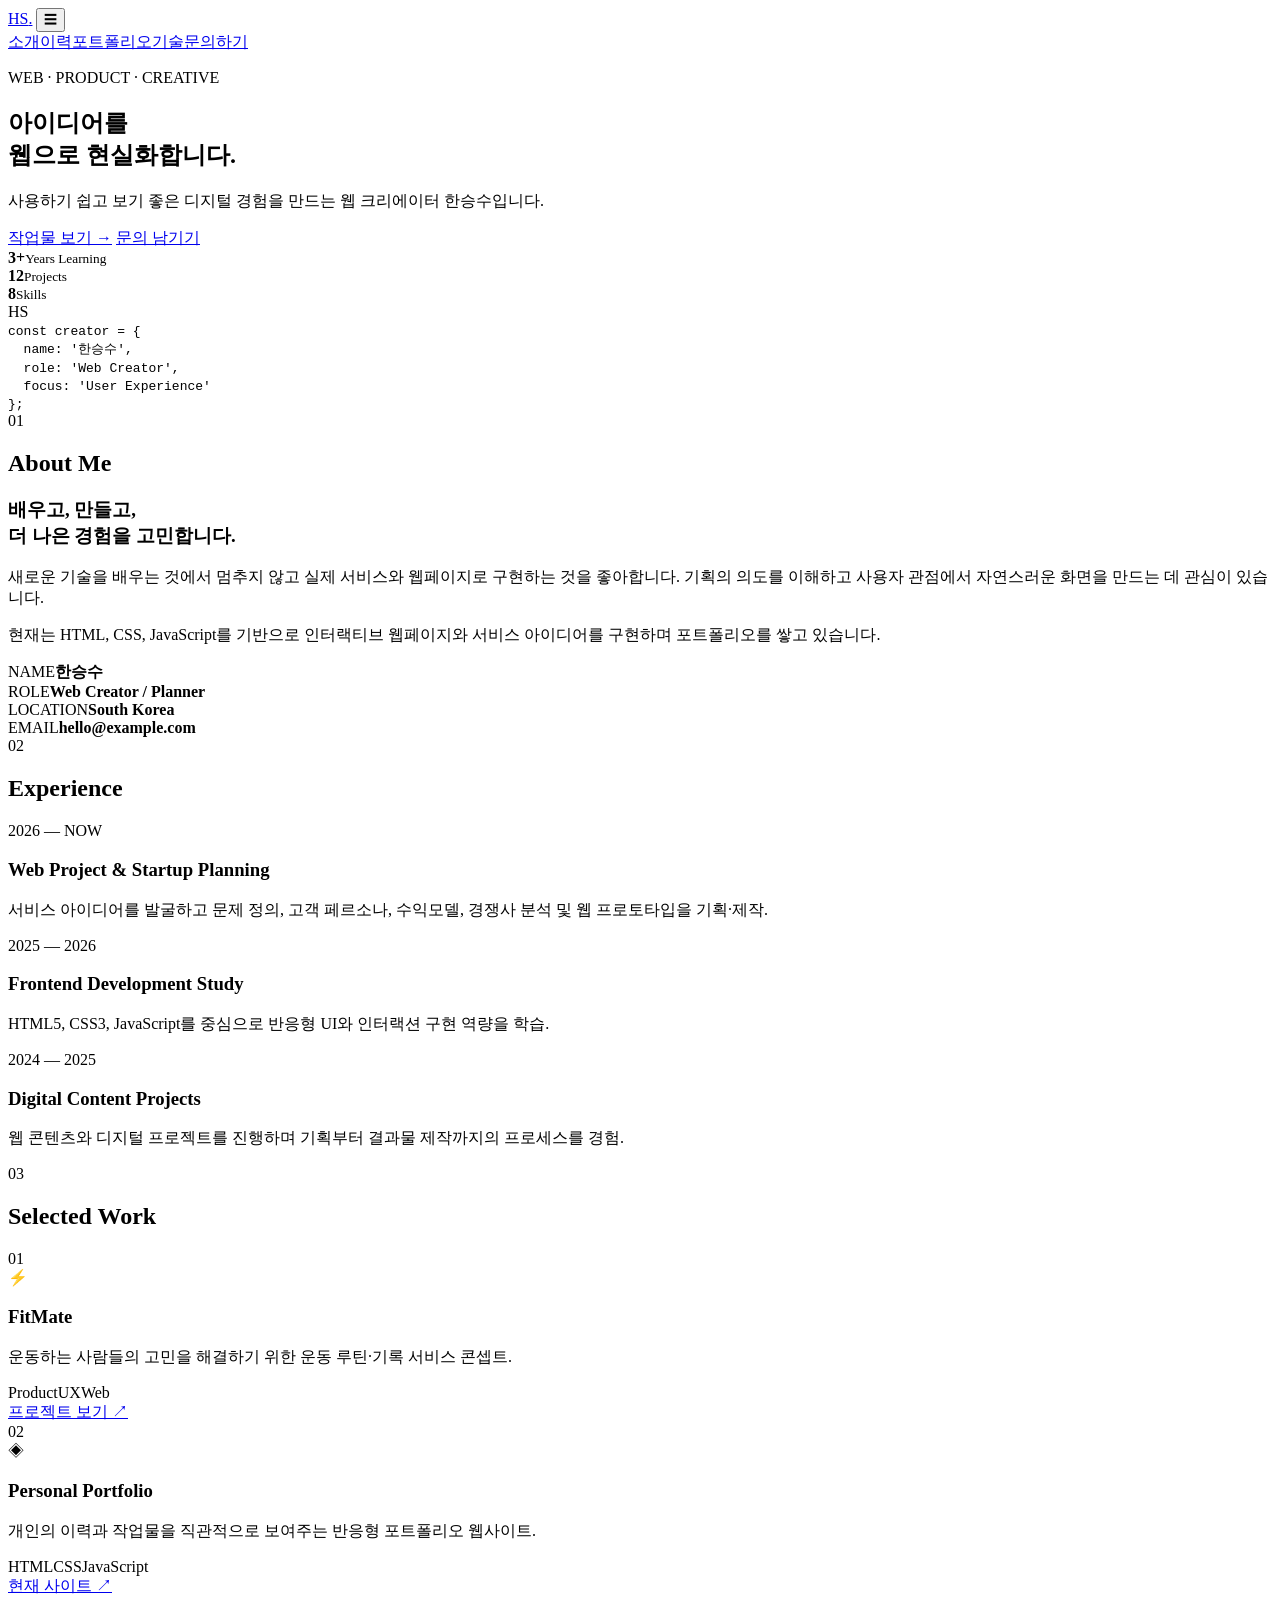
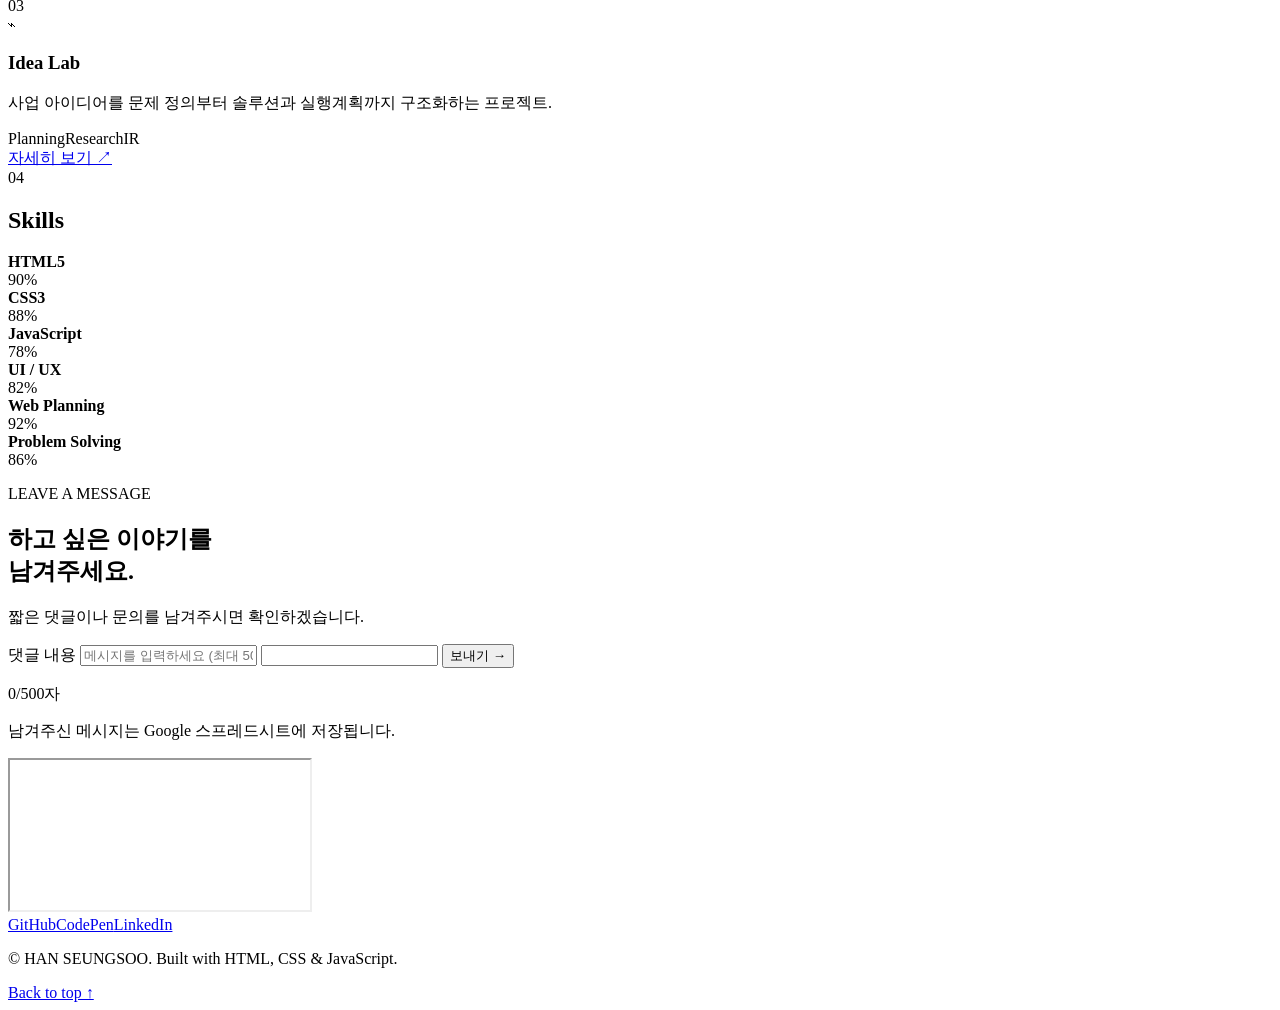
==== index.html @ 58db910f "Connect portfolio contact form to Apps Script" ====
<!DOCTYPE html>
<html lang="ko">
<head>
<meta charset="UTF-8">
<meta name="viewport" content="width=device-width, initial-scale=1.0">
<meta name="description" content="한승수의 개인 프로필 및 포트폴리오">
<title>한승수 | Web Creator Portfolio</title>
<link rel="stylesheet" href="style.css">
</head>
<body>
<header class="header">
  <a class="logo" href="#home">HS<span>.</span></a>
  <button class="menu-toggle" aria-label="메뉴 열기">☰</button>
  <nav class="nav">
    <a href="#about">소개</a><a href="#experience">이력</a><a href="#projects">포트폴리오</a><a href="#skills">기술</a><a href="#contact">문의하기</a>
  </nav>
</header>

<main>
<section id="home" class="hero">
  <div class="hero-copy reveal">
    <p class="eyebrow">WEB · PRODUCT · CREATIVE</p>
    <h1>아이디어를<br><span>웹으로 현실화</span>합니다.</h1>
    <p class="lead">사용하기 쉽고 보기 좋은 디지털 경험을 만드는 웹 크리에이터 한승수입니다.</p>
    <div class="hero-actions">
      <a class="btn primary" href="#projects">작업물 보기 <span>→</span></a>
      <a class="btn ghost" href="#contact">문의 남기기</a>
    </div>
    <div class="quick-stats">
      <div><strong>3+</strong><small>Years Learning</small></div>
      <div><strong>12</strong><small>Projects</small></div>
      <div><strong>8</strong><small>Skills</small></div>
    </div>
  </div>
  <div class="hero-card reveal">
    <div class="profile-orb"><span>HS</span></div>
    <div class="code-window">
      <div class="dots"><i></i><i></i><i></i></div>
      <code><span class="purple">const</span> creator = {<br>
        &nbsp;&nbsp;name: <span class="green">'한승수'</span>,<br>
        &nbsp;&nbsp;role: <span class="green">'Web Creator'</span>,<br>
        &nbsp;&nbsp;focus: <span class="green">'User Experience'</span><br>
      };</code>
    </div>
  </div>
</section>

<section id="about" class="section">
  <div class="section-head reveal"><span>01</span><h2>About Me</h2></div>
  <div class="about-grid">
    <div class="about-text reveal"><h3>배우고, 만들고,<br>더 나은 경험을 고민합니다.</h3>
      <p>새로운 기술을 배우는 것에서 멈추지 않고 실제 서비스와 웹페이지로 구현하는 것을 좋아합니다. 기획의 의도를 이해하고 사용자 관점에서 자연스러운 화면을 만드는 데 관심이 있습니다.</p>
      <p>현재는 HTML, CSS, JavaScript를 기반으로 인터랙티브 웹페이지와 서비스 아이디어를 구현하며 포트폴리오를 쌓고 있습니다.</p>
    </div>
    <div class="info-card reveal">
      <div><span>NAME</span><b>한승수</b></div><div><span>ROLE</span><b>Web Creator / Planner</b></div>
      <div><span>LOCATION</span><b>South Korea</b></div><div><span>EMAIL</span><b>hello@example.com</b></div>
    </div>
  </div>
</section>

<section id="experience" class="section alt">
  <div class="section-head reveal"><span>02</span><h2>Experience</h2></div>
  <div class="timeline">
    <article class="timeline-item reveal"><div class="date">2026 — NOW</div><div><h3>Web Project & Startup Planning</h3><p>서비스 아이디어를 발굴하고 문제 정의, 고객 페르소나, 수익모델, 경쟁사 분석 및 웹 프로토타입을 기획·제작.</p></div></article>
    <article class="timeline-item reveal"><div class="date">2025 — 2026</div><div><h3>Frontend Development Study</h3><p>HTML5, CSS3, JavaScript를 중심으로 반응형 UI와 인터랙션 구현 역량을 학습.</p></div></article>
    <article class="timeline-item reveal"><div class="date">2024 — 2025</div><div><h3>Digital Content Projects</h3><p>웹 콘텐츠와 디지털 프로젝트를 진행하며 기획부터 결과물 제작까지의 프로세스를 경험.</p></div></article>
  </div>
</section>

<section id="projects" class="section">
  <div class="section-head reveal"><span>03</span><h2>Selected Work</h2></div>
  <div class="project-grid">
    <article class="project-card reveal"><div class="project-num">01</div><div class="project-icon">⚡</div><h3>FitMate</h3><p>운동하는 사람들의 고민을 해결하기 위한 운동 루틴·기록 서비스 콘셉트.</p><div class="tags"><span>Product</span><span>UX</span><span>Web</span></div><a href="#contact">프로젝트 보기 ↗</a></article>
    <article class="project-card featured reveal"><div class="project-num">02</div><div class="project-icon">◈</div><h3>Personal Portfolio</h3><p>개인의 이력과 작업물을 직관적으로 보여주는 반응형 포트폴리오 웹사이트.</p><div class="tags"><span>HTML</span><span>CSS</span><span>JavaScript</span></div><a href="#home">현재 사이트 ↗</a></article>
    <article class="project-card reveal"><div class="project-num">03</div><div class="project-icon">⌁</div><h3>Idea Lab</h3><p>사업 아이디어를 문제 정의부터 솔루션과 실행계획까지 구조화하는 프로젝트.</p><div class="tags"><span>Planning</span><span>Research</span><span>IR</span></div><a href="#contact">자세히 보기 ↗</a></article>
  </div>
</section>

<section id="skills" class="section alt">
  <div class="section-head reveal"><span>04</span><h2>Skills</h2></div>
  <div class="skills-grid reveal">
    <div class="skill"><b>HTML5</b><div><i style="width:90%"></i></div><span>90%</span></div>
    <div class="skill"><b>CSS3</b><div><i style="width:88%"></i></div><span>88%</span></div>
    <div class="skill"><b>JavaScript</b><div><i style="width:78%"></i></div><span>78%</span></div>
    <div class="skill"><b>UI / UX</b><div><i style="width:82%"></i></div><span>82%</span></div>
    <div class="skill"><b>Web Planning</b><div><i style="width:92%"></i></div><span>92%</span></div>
    <div class="skill"><b>Problem Solving</b><div><i style="width:86%"></i></div><span>86%</span></div>
  </div>
</section>

<section id="contact" class="contact section">
  <div class="contact-inner reveal">
    <p class="eyebrow">LEAVE A MESSAGE</p>
    <h2>하고 싶은 이야기를<br><span>남겨주세요.</span></h2>
    <p>짧은 댓글이나 문의를 남겨주시면 확인하겠습니다.</p>
    <form id="comment-form" class="comment-form" action="https://script.google.com/macros/s/AKfycbznfNXZSXNal_AM_hLYeoSrCIwGdum6QNQddaZEwBpfF0cGAb5pFT0SFY6s4JBNnU026w/exec" method="POST" target="comment-response-frame">
      <label class="sr-only" for="comment-message">댓글 내용</label>
      <input id="comment-message" name="message" type="text" maxlength="500" placeholder="메시지를 입력하세요 (최대 500자)" required>
      <input class="honeypot" type="text" name="website" tabindex="-1" autocomplete="off" aria-hidden="true">
      <button id="comment-submit" class="btn primary" type="submit">보내기 <span>→</span></button>
    </form>
    <p class="comment-meta"><span id="comment-count">0</span>/500자</p>
    <p id="comment-status" class="comment-status" role="status" aria-live="polite">남겨주신 메시지는 Google 스프레드시트에 저장됩니다.</p>
    <iframe name="comment-response-frame" id="comment-response-frame" title="문의 전송 응답" class="response-frame"></iframe>
    <div class="socials"><a href="https://github.com/hanss0414-cyber" target="_blank" rel="noopener noreferrer">GitHub</a><a href="https://codepen.io/" target="_blank" rel="noopener noreferrer">CodePen</a><a href="https://www.linkedin.com/" target="_blank" rel="noopener noreferrer">LinkedIn</a></div>
  </div>
</section>
</main>
<footer><p>© <span id="year"></span> HAN SEUNGSOO. Built with HTML, CSS & JavaScript.</p><a href="#home">Back to top ↑</a></footer>
<script src="script.js"></script>
</body>
</html>
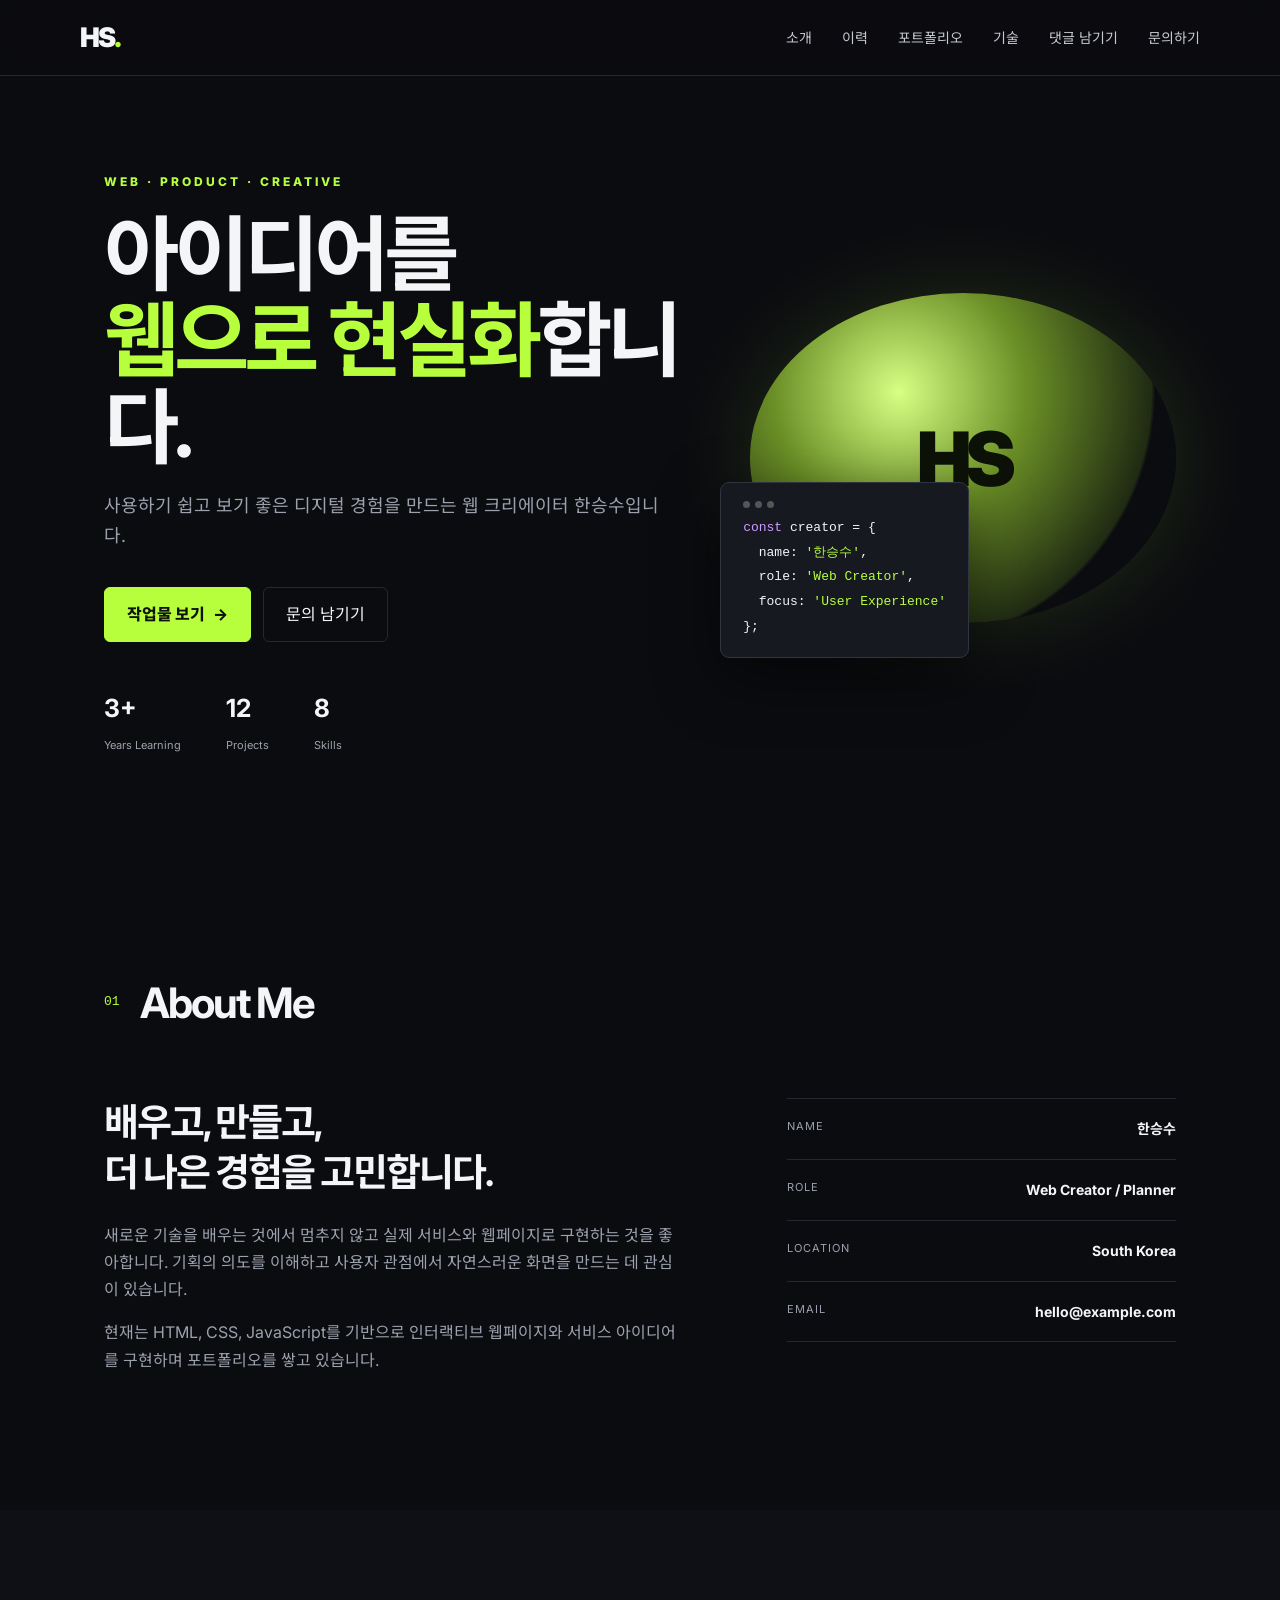
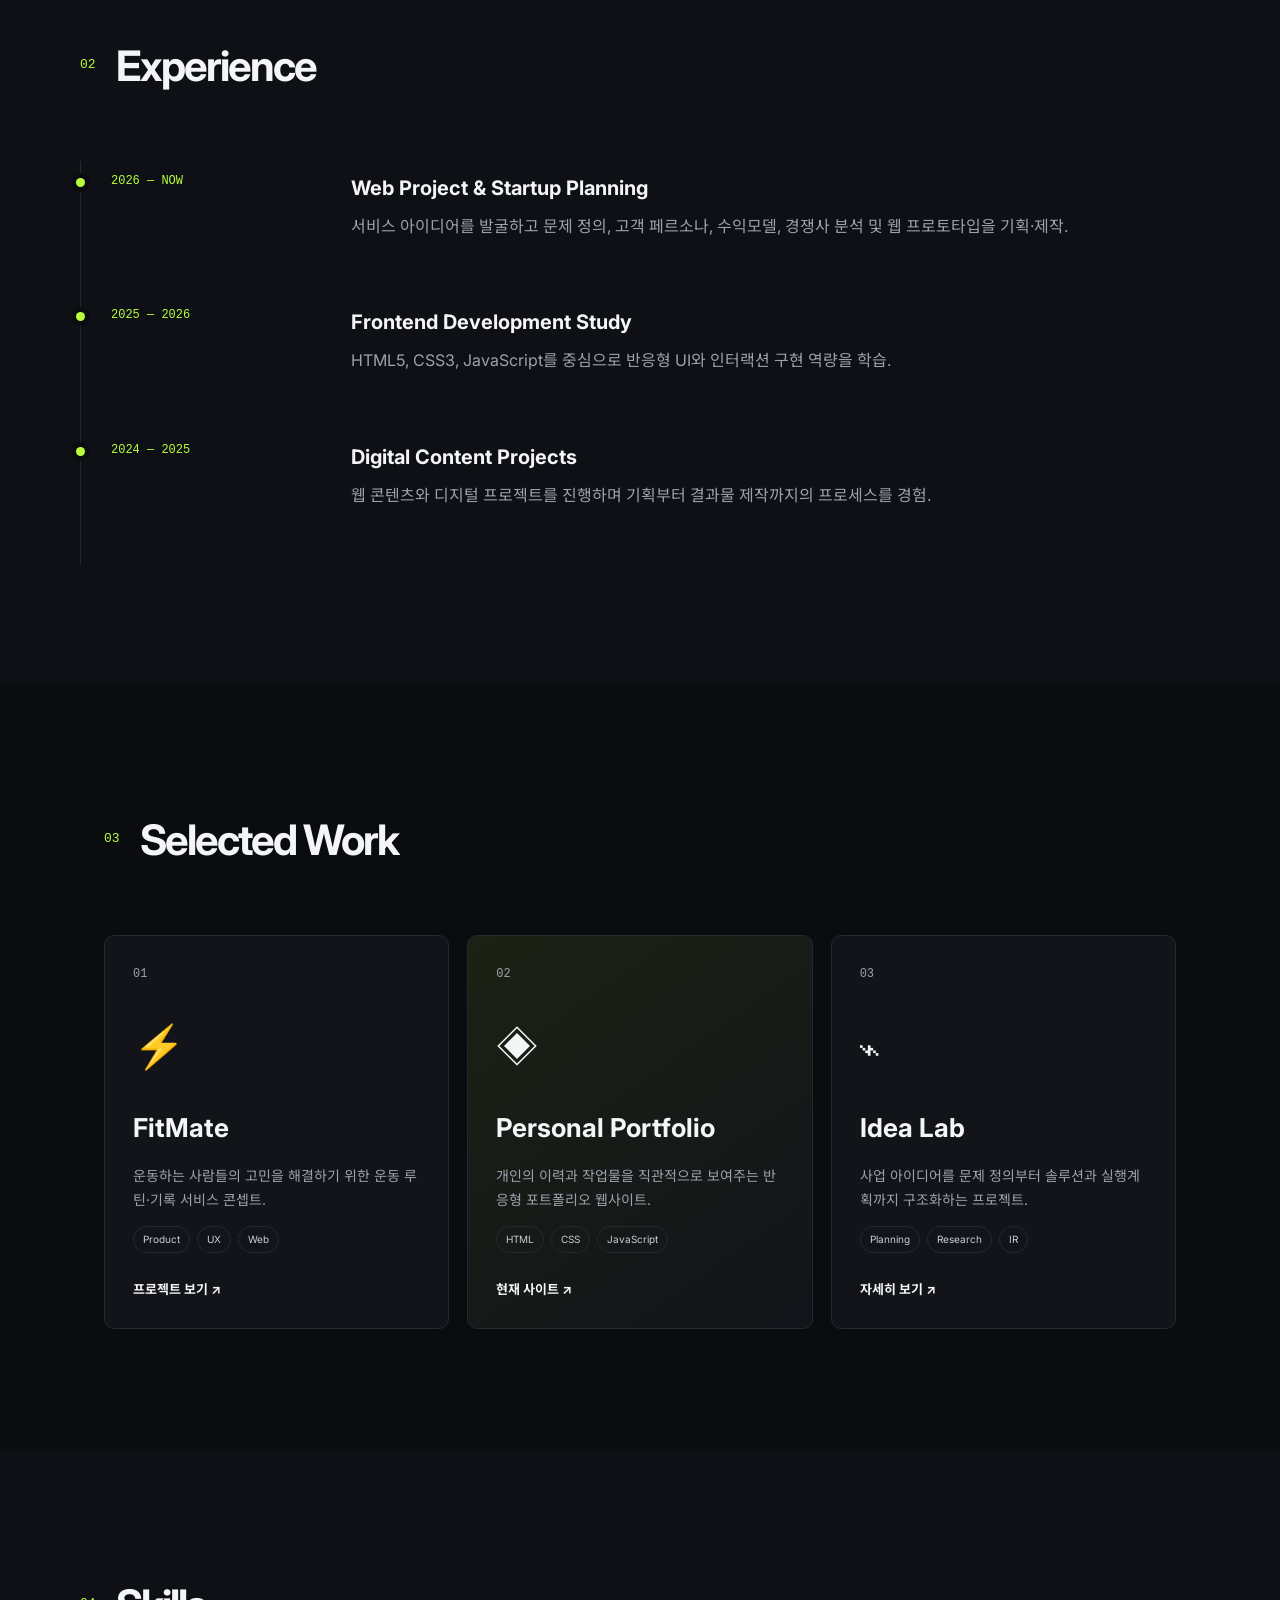
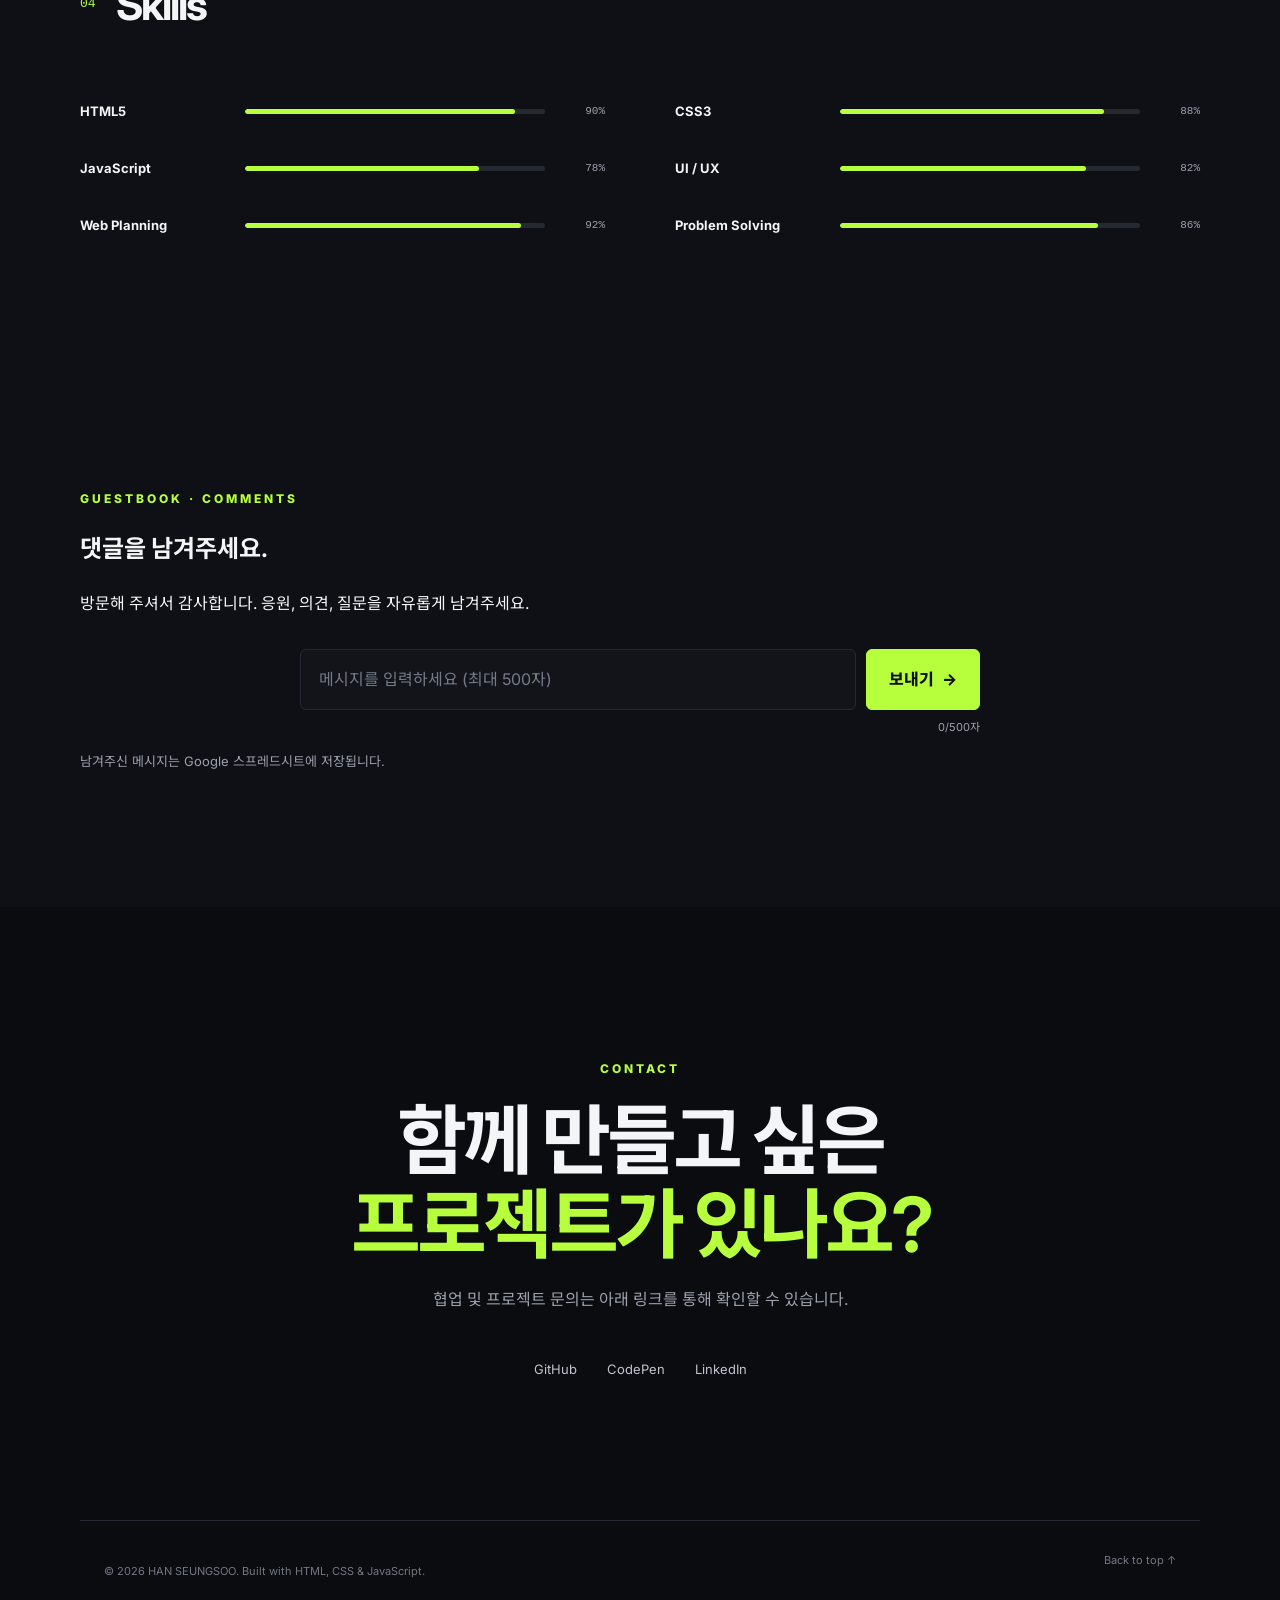
==== commit cdd9b13d: "Add a dedicated visible comments section" ====
--- a/index.html
+++ b/index.html
@@ -12,7 +12,7 @@
   <a class="logo" href="#home">HS<span>.</span></a>
   <button class="menu-toggle" aria-label="메뉴 열기">☰</button>
   <nav class="nav">
-    <a href="#about">소개</a><a href="#experience">이력</a><a href="#projects">포트폴리오</a><a href="#skills">기술</a><a href="#contact">문의하기</a>
+    <a href="#about">소개</a><a href="#experience">이력</a><a href="#projects">포트폴리오</a><a href="#skills">기술</a><a href="#comments">댓글 남기기</a><a href="#contact">문의하기</a>
   </nav>
 </header>
 
@@ -89,11 +89,11 @@
   </div>
 </section>
 
-<section id="contact" class="contact section">
-  <div class="contact-inner reveal">
-    <p class="eyebrow">LEAVE A MESSAGE</p>
-    <h2>하고 싶은 이야기를<br><span>남겨주세요.</span></h2>
-    <p>짧은 댓글이나 문의를 남겨주시면 확인하겠습니다.</p>
+<section id="comments" class="comments-section section alt">
+  <div class="comments-inner reveal">
+    <p class="eyebrow">GUESTBOOK · COMMENTS</p>
+    <h2>댓글을 <span>남겨주세요.</span></h2>
+    <p class="comments-description">방문해 주셔서 감사합니다. 응원, 의견, 질문을 자유롭게 남겨주세요.</p>
     <form id="comment-form" class="comment-form" action="https://script.google.com/macros/s/AKfycbznfNXZSXNal_AM_hLYeoSrCIwGdum6QNQddaZEwBpfF0cGAb5pFT0SFY6s4JBNnU026w/exec" method="POST" target="comment-response-frame">
       <label class="sr-only" for="comment-message">댓글 내용</label>
       <input id="comment-message" name="message" type="text" maxlength="500" placeholder="메시지를 입력하세요 (최대 500자)" required>
@@ -103,6 +103,14 @@
     <p class="comment-meta"><span id="comment-count">0</span>/500자</p>
     <p id="comment-status" class="comment-status" role="status" aria-live="polite">남겨주신 메시지는 Google 스프레드시트에 저장됩니다.</p>
     <iframe name="comment-response-frame" id="comment-response-frame" title="문의 전송 응답" class="response-frame"></iframe>
+  </div>
+</section>
+
+<section id="contact" class="contact section">
+  <div class="contact-inner reveal">
+    <p class="eyebrow">CONTACT</p>
+    <h2>함께 만들고 싶은<br><span>프로젝트가 있나요?</span></h2>
+    <p>협업 및 프로젝트 문의는 아래 링크를 통해 확인할 수 있습니다.</p>
     <div class="socials"><a href="https://github.com/hanss0414-cyber" target="_blank" rel="noopener noreferrer">GitHub</a><a href="https://codepen.io/" target="_blank" rel="noopener noreferrer">CodePen</a><a href="https://www.linkedin.com/" target="_blank" rel="noopener noreferrer">LinkedIn</a></div>
   </div>
 </section>
--- a/style.css
+++ b/style.css
@@ -0,0 +1,5 @@
+@import url("https://fonts.googleapis.com/css2?family=Inter:wght@400;500;600;700;800&family=Noto+Sans+KR:wght@400;500;700;900&display=swap");
+:root{--bg:#0b0c10;--surface:#12141a;--text:#f4f5f7;--muted:#9ba1ad;--line:#242833;--accent:#b7ff3c;--max:1120px}
+*{box-sizing:border-box}html{scroll-behavior:smooth}body{margin:0;background:var(--bg);color:var(--text);font-family:Inter,"Noto Sans KR",sans-serif;line-height:1.7}a{color:inherit;text-decoration:none}.header{height:76px;padding:0 max(24px,calc((100% - var(--max))/2));display:flex;align-items:center;justify-content:space-between;border-bottom:1px solid var(--line);position:fixed;top:0;left:0;right:0;background:rgba(11,12,16,.82);backdrop-filter:blur(14px);z-index:10}.logo{font-size:27px;font-weight:900;letter-spacing:-2px}.logo span{color:var(--accent)}.nav{display:flex;gap:30px}.nav a{font-size:14px;color:#c5c9d1;transition:.25s}.nav a:hover{color:var(--accent)}.menu-toggle{display:none;background:none;color:white;border:0;font-size:25px}.hero{min-height:820px;max-width:var(--max);margin:auto;padding:160px 24px 90px;display:grid;grid-template-columns:1.15fr .85fr;align-items:center;gap:70px}.eyebrow{font-size:12px;font-weight:800;letter-spacing:3px;color:var(--accent)}h1{font-size:clamp(48px,7vw,82px);line-height:1.05;letter-spacing:-5px;margin:20px 0}.hero h1 span,.contact h2 span{color:var(--accent)}.lead{color:var(--muted);font-size:18px;max-width:600px}.hero-actions{display:flex;gap:12px;margin:35px 0}.btn{display:inline-flex;align-items:center;justify-content:center;gap:8px;padding:13px 22px;border:1px solid var(--line);border-radius:6px;font-weight:700;transition:.25s;cursor:pointer;font:inherit}.btn.primary{background:var(--accent);color:#10120c;border-color:var(--accent);font-weight:800}.btn:hover{transform:translateY(-3px)}.btn.ghost:hover{border-color:var(--accent)}.quick-stats{display:flex;gap:45px;margin-top:45px}.quick-stats strong{font-size:25px;display:block}.quick-stats small{font-size:11px;color:var(--muted)}.hero-card{position:relative}.profile-orb{height:330px;border-radius:50%;background:radial-gradient(circle at 35% 30%,#d7ff83,#6b8f26 35%,#202b13 70%,#0b0c10 71%);display:grid;place-items:center;box-shadow:0 0 90px rgba(183,255,60,.13)}.profile-orb span{font-size:75px;font-weight:900;letter-spacing:-7px;color:#0d1208}.code-window{position:absolute;bottom:-35px;left:-30px;background:#161920;border:1px solid #30343f;border-radius:9px;padding:18px 22px;box-shadow:0 20px 60px #0008;font-family:monospace;font-size:13px;line-height:1.9}.dots{display:flex;gap:5px;margin-bottom:8px}.dots i{width:7px;height:7px;border-radius:50%;background:#555}.purple{color:#cf9cff}.green{color:#b7ff3c}.section{max-width:var(--max);margin:auto;padding:120px 24px}.alt{max-width:none;background:#0e1015}.alt>*{max-width:var(--max);margin-left:auto;margin-right:auto}.section-head{display:flex;align-items:center;gap:20px;margin-bottom:60px}.section-head span{color:var(--accent);font-family:monospace}.section-head h2{font-size:42px;letter-spacing:-2px;margin:0}.about-grid{display:grid;grid-template-columns:1.2fr .8fr;gap:100px}.about-text h3{font-size:38px;line-height:1.3;margin:0 0 25px;letter-spacing:-2px}.about-text p{color:var(--muted);max-width:650px}.info-card{border-top:1px solid var(--line)}.info-card div{display:flex;justify-content:space-between;padding:18px 0;border-bottom:1px solid var(--line);gap:20px}.info-card span{font-size:11px;color:var(--muted);letter-spacing:1px}.info-card b{font-size:14px;text-align:right}.timeline{border-left:1px solid var(--line)}.timeline-item{display:grid;grid-template-columns:190px 1fr;gap:50px;padding:10px 0 55px 30px;position:relative}.timeline-item:before{content:"";width:9px;height:9px;background:var(--accent);border-radius:50%;position:absolute;left:-5px;top:17px;box-shadow:0 0 0 5px var(--bg)}.date{color:var(--accent);font-family:monospace;font-size:12px}.timeline-item h3{margin:0 0 8px;font-size:20px}.timeline-item p{margin:0;color:var(--muted)}.project-grid{display:grid;grid-template-columns:repeat(3,1fr);gap:18px}.project-card{min-height:390px;padding:28px;background:var(--surface);border:1px solid var(--line);border-radius:10px;display:flex;flex-direction:column;transition:.3s}.project-card:hover{transform:translateY(-8px);border-color:#59622e}.project-card.featured{background:linear-gradient(145deg,#1c2114,#12141a)}.project-num{font-family:monospace;color:var(--muted);font-size:12px}.project-icon{font-size:42px;margin:25px 0}.project-card h3{font-size:26px;margin:0}.project-card p{color:var(--muted);font-size:14px}.tags{display:flex;gap:7px;flex-wrap:wrap;margin-top:auto;margin-bottom:25px}.tags span{font-size:10px;border:1px solid var(--line);padding:4px 9px;border-radius:30px;color:#c9cdd5}.project-card>a{font-size:13px;font-weight:700}.skills-grid{display:grid;grid-template-columns:1fr 1fr;gap:35px 70px}.skill{display:grid;grid-template-columns:150px 1fr 45px;align-items:center;gap:15px;font-size:13px}.skill>div{height:5px;background:#252932;border-radius:5px;overflow:hidden}.skill i{height:100%;display:block;background:var(--accent);border-radius:5px}.skill span{font-family:monospace;color:var(--muted);font-size:11px;text-align:right}.contact{padding-top:140px;padding-bottom:140px;text-align:center}.contact-inner{max-width:760px;margin:auto}.contact h2{font-size:clamp(45px,7vw,76px);line-height:1.1;letter-spacing:-4px;margin:20px 0}.contact-inner>p:not(.eyebrow){color:var(--muted)}.comment-form{display:flex;gap:10px;margin:32px auto 0;max-width:680px}.comment-form input:not(.honeypot){min-width:0;flex:1;padding:16px 18px;border:1px solid var(--line);border-radius:6px;background:var(--surface);color:var(--text);font:inherit;outline:none}.comment-form input:focus{border-color:var(--accent)}.comment-form input::placeholder{color:#747b88}.comment-form button{white-space:nowrap}.comment-meta{max-width:680px;margin:8px auto 0;text-align:right;font-size:11px;color:var(--muted)}.comment-status{min-height:24px;font-size:13px;color:var(--muted)}.comment-status.success{color:var(--accent)}.comment-status.error{color:#ff8b8b}.honeypot{position:absolute!important;left:-10000px!important;width:1px!important;height:1px!important;opacity:0!important}.response-frame{display:none;width:0;height:0;border:0}.sr-only{position:absolute;width:1px;height:1px;padding:0;margin:-1px;overflow:hidden;clip:rect(0,0,0,0);white-space:nowrap;border:0}.socials{display:flex;justify-content:center;gap:30px;margin-top:45px;color:#bfc4ce;font-size:13px}.socials a:hover{color:var(--accent)}footer{border-top:1px solid var(--line);padding:30px 24px;display:flex;justify-content:space-between;max-width:var(--max);margin:auto;color:#727782;font-size:11px}footer a:hover{color:var(--accent)}.reveal{opacity:0;transform:translateY(25px);transition:.7s ease}.reveal.show{opacity:1;transform:none}
+@media(max-width:800px){.nav{position:absolute;top:76px;left:0;right:0;display:none;flex-direction:column;background:#0b0c10;padding:20px 24px;border-bottom:1px solid var(--line)}.nav.open{display:flex}.menu-toggle{display:block}.hero{grid-template-columns:1fr;min-height:auto;padding-top:130px}.hero-card{max-width:480px;width:100%;margin:auto}.profile-orb{height:280px}.code-window{left:0}.about-grid{grid-template-columns:1fr;gap:45px}.project-grid{grid-template-columns:1fr}.skills-grid{grid-template-columns:1fr}.timeline-item{grid-template-columns:1fr;gap:7px}.section{padding:90px 24px}footer{flex-direction:column;gap:10px}.section-head h2{font-size:34px}h1{letter-spacing:-3px}}
+@media(max-width:520px){.comment-form{flex-direction:column}.comment-form button{width:100%}.quick-stats{gap:24px}.contact h2{letter-spacing:-2px}}
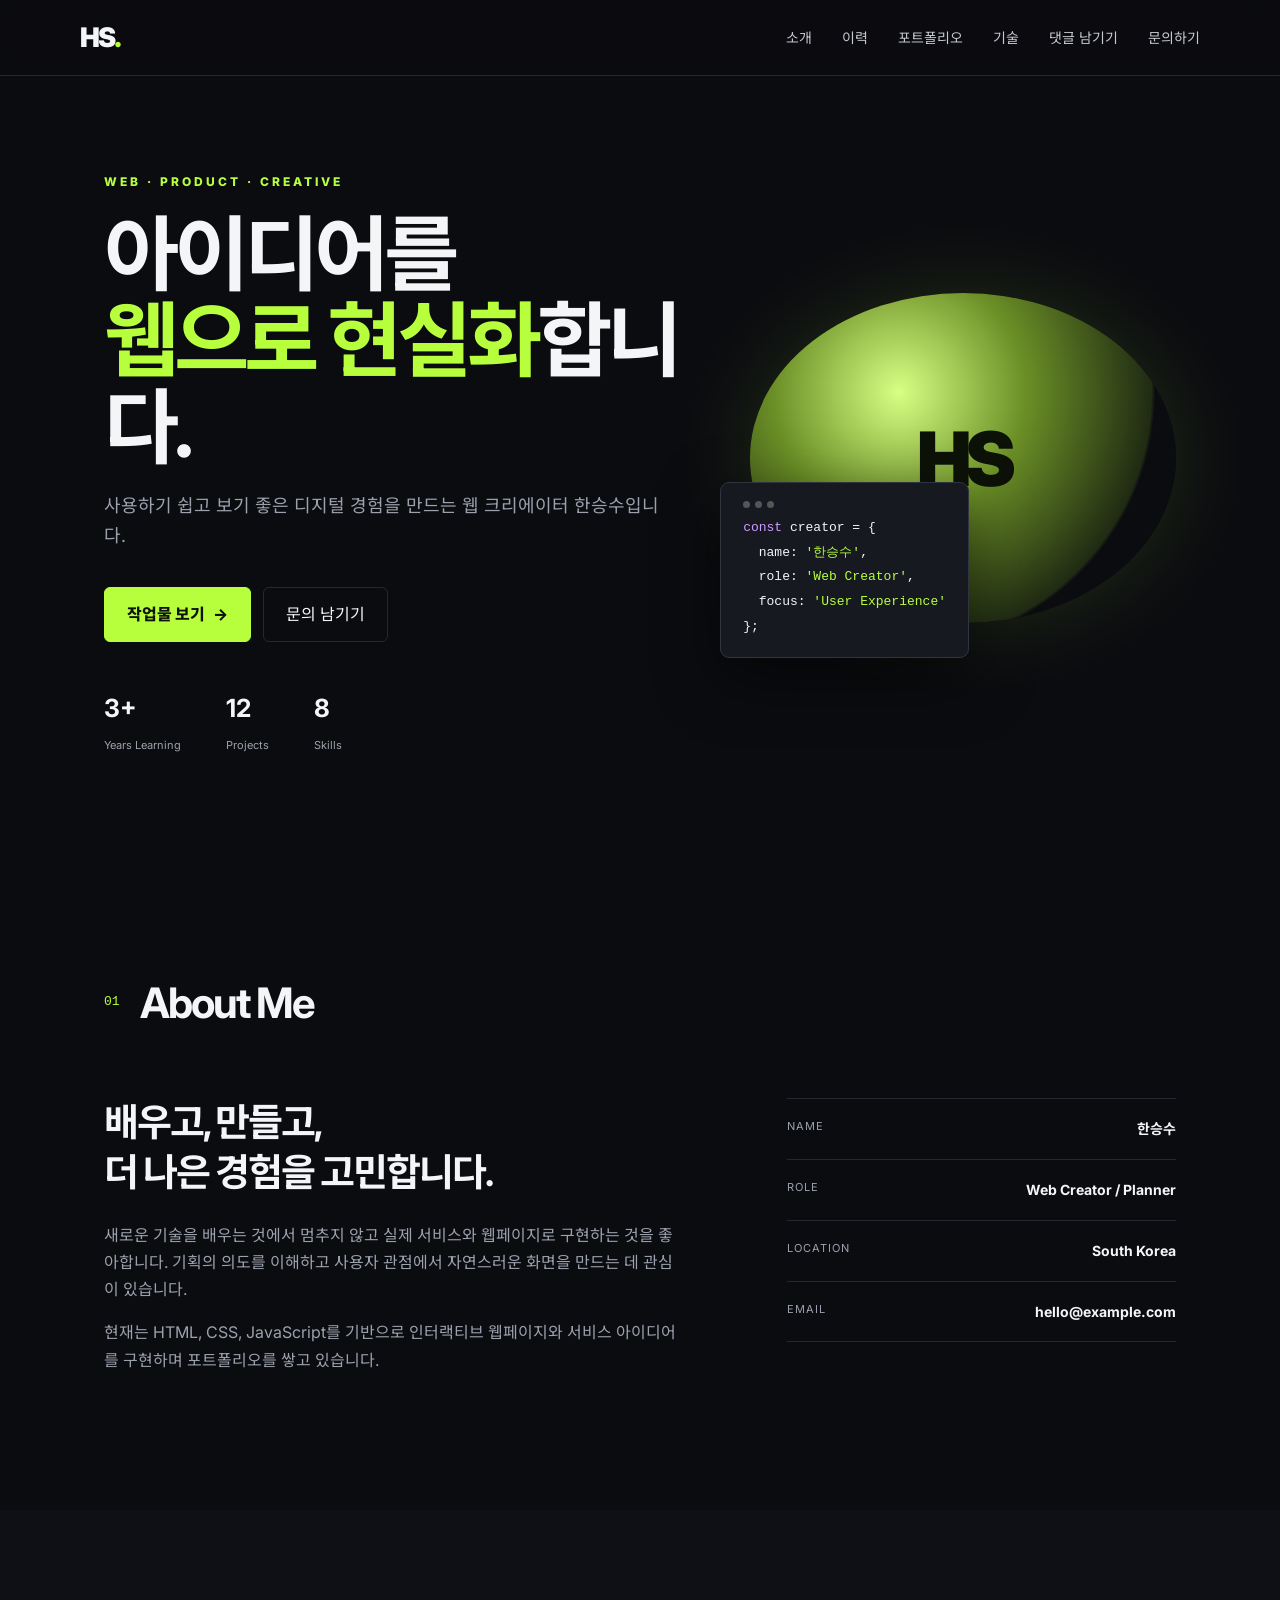
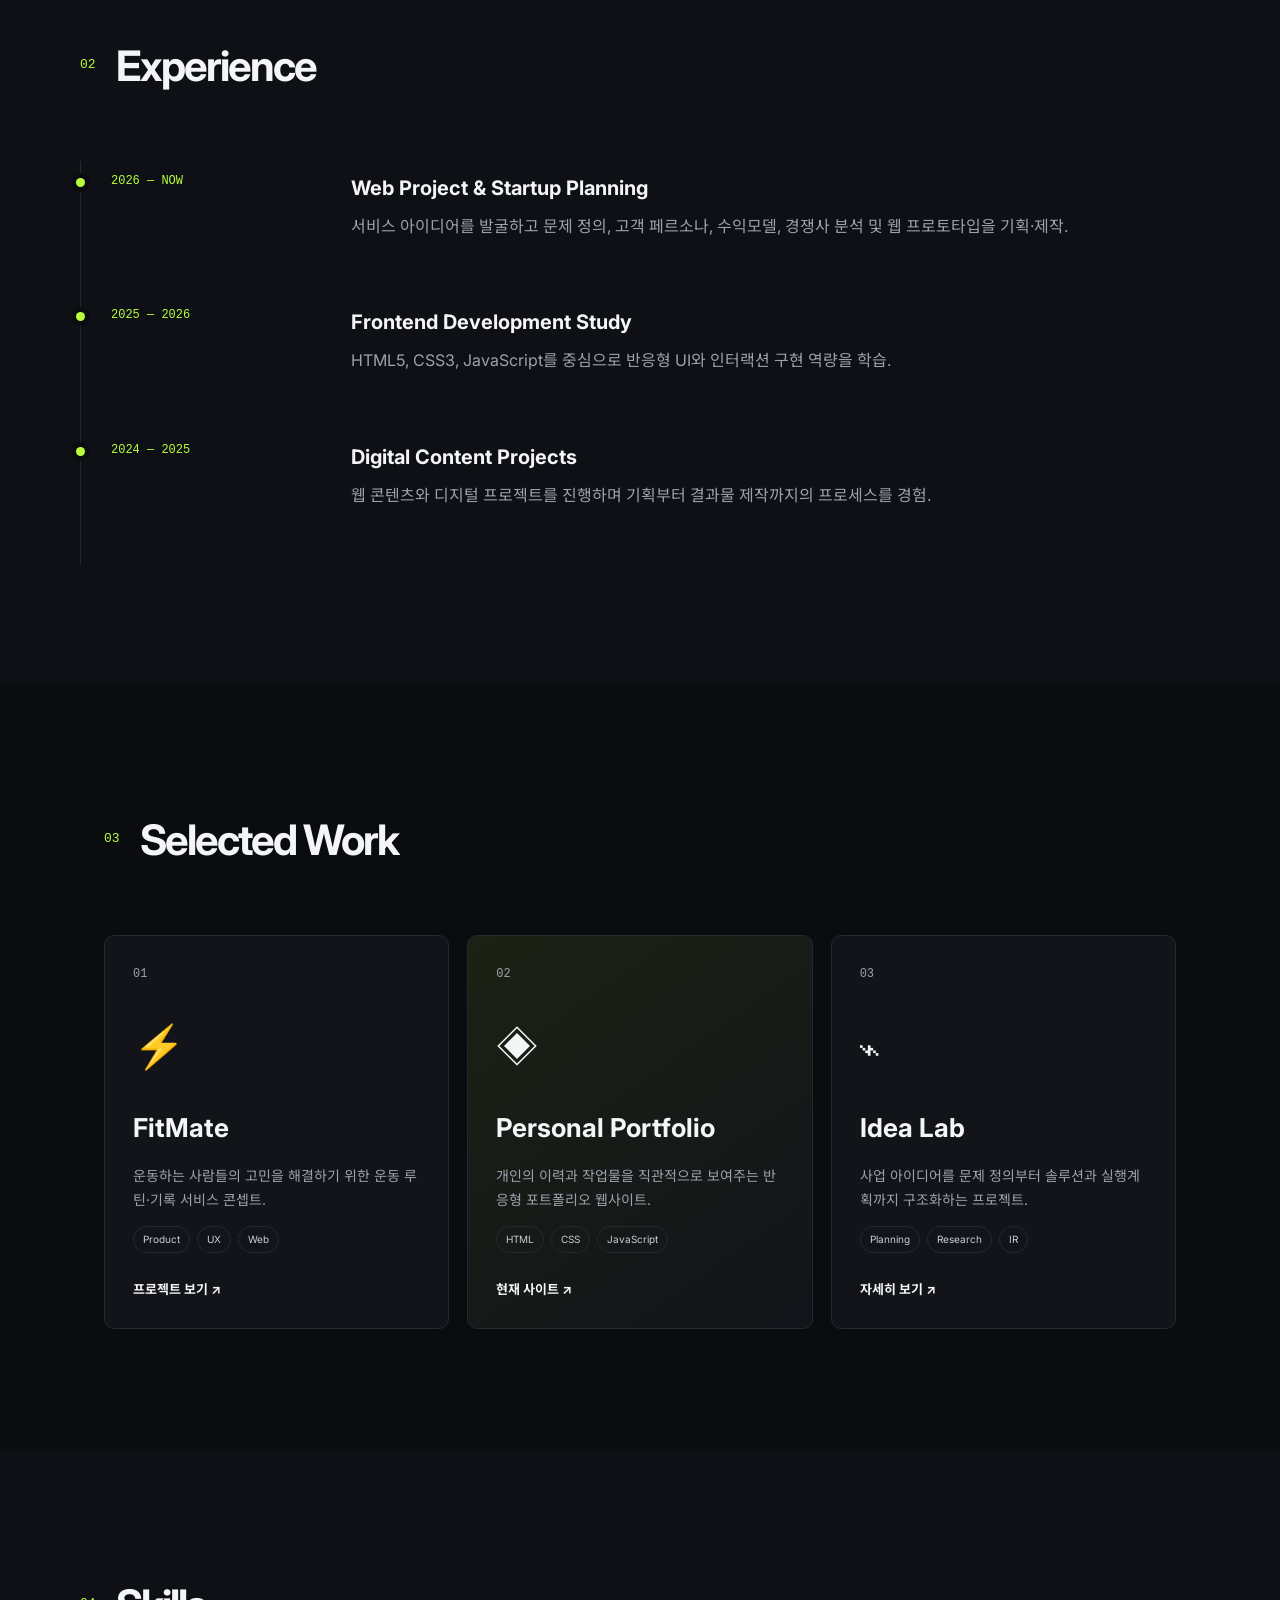
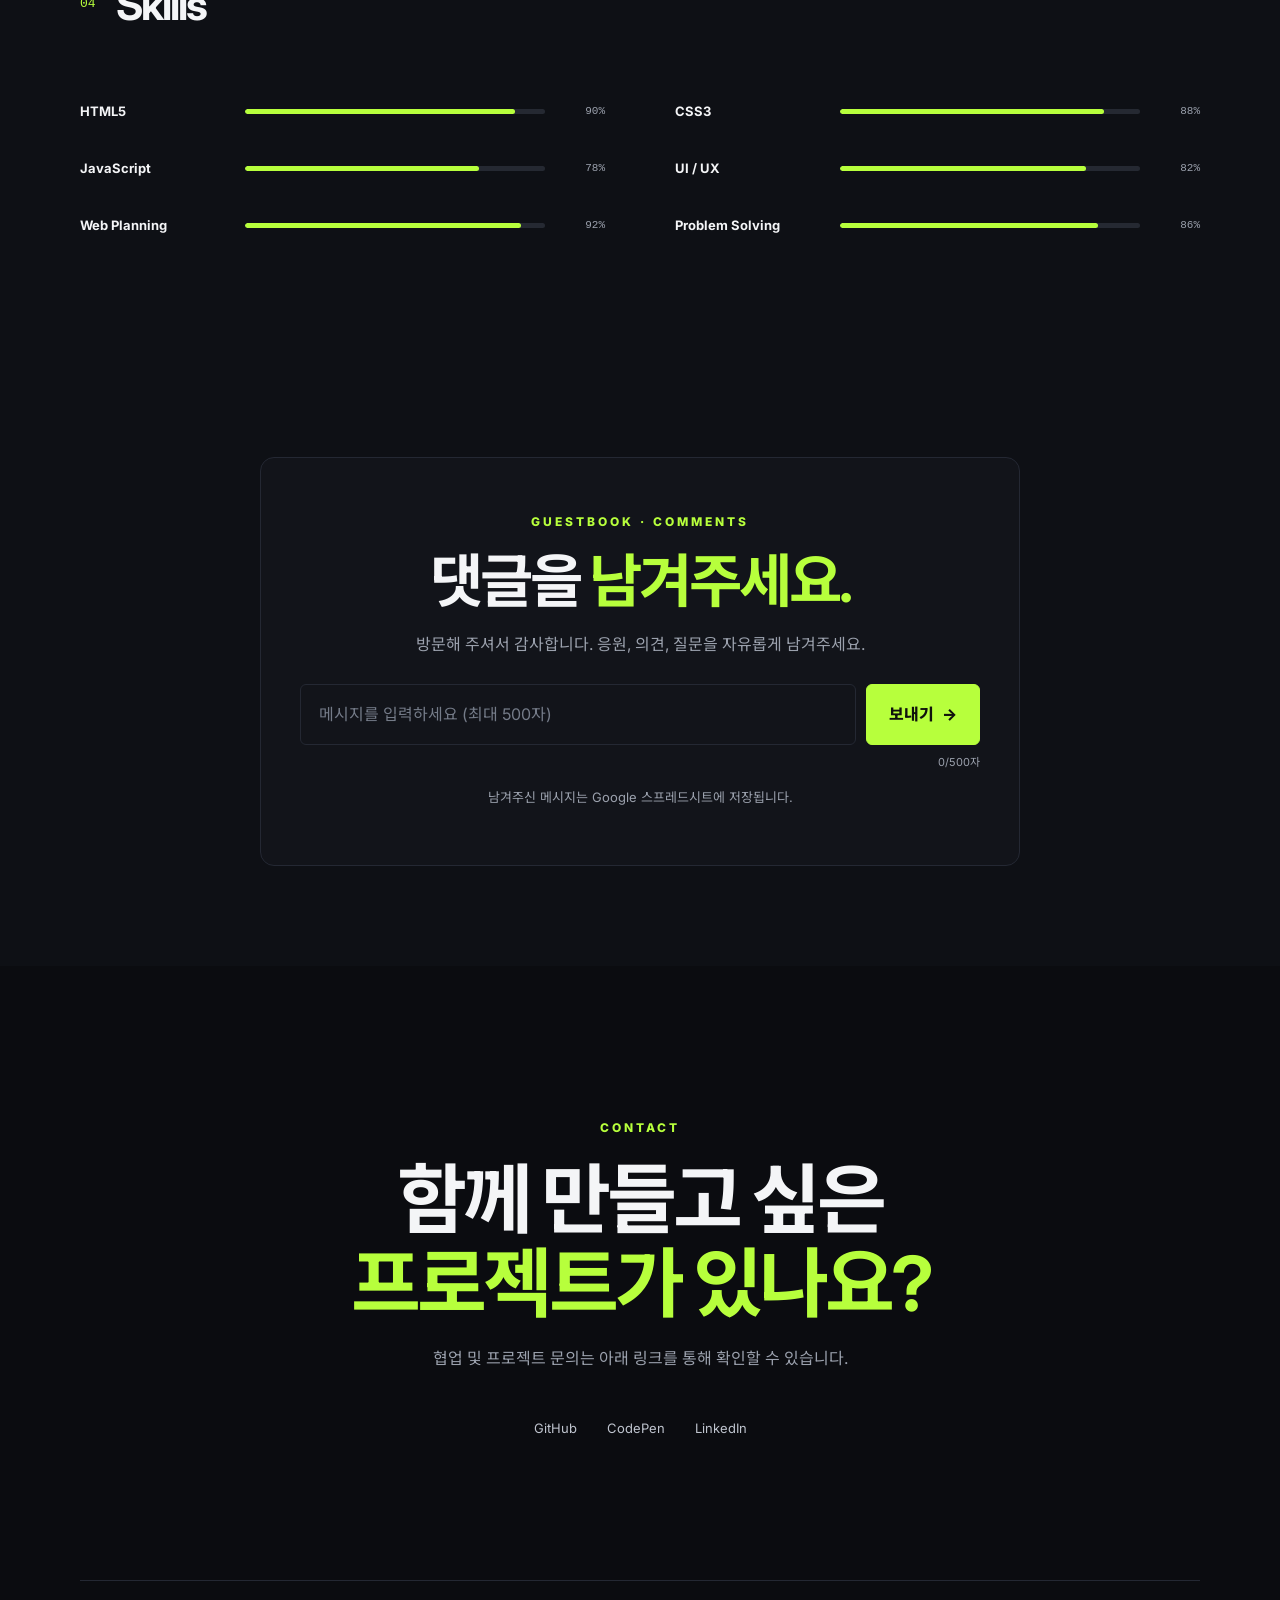
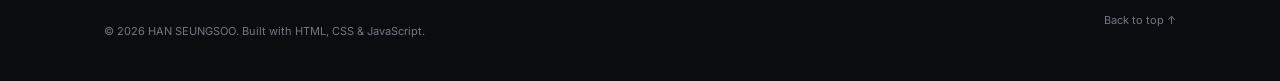
==== commit 63382c92: "Link navigation to dedicated comments page" ====
--- a/index.html
+++ b/index.html
@@ -12,7 +12,7 @@
   <a class="logo" href="#home">HS<span>.</span></a>
   <button class="menu-toggle" aria-label="메뉴 열기">☰</button>
   <nav class="nav">
-    <a href="#about">소개</a><a href="#experience">이력</a><a href="#projects">포트폴리오</a><a href="#skills">기술</a><a href="#comments">댓글 남기기</a><a href="#contact">문의하기</a>
+    <a href="#about">소개</a><a href="#experience">이력</a><a href="#projects">포트폴리오</a><a href="#skills">기술</a><a href="comments.html">댓글 남기기</a><a href="#contact">문의하기</a>
   </nav>
 </header>
 
--- a/style.css
+++ b/style.css
@@ -3,3 +3,13 @@
 *{box-sizing:border-box}html{scroll-behavior:smooth}body{margin:0;background:var(--bg);color:var(--text);font-family:Inter,"Noto Sans KR",sans-serif;line-height:1.7}a{color:inherit;text-decoration:none}.header{height:76px;padding:0 max(24px,calc((100% - var(--max))/2));display:flex;align-items:center;justify-content:space-between;border-bottom:1px solid var(--line);position:fixed;top:0;left:0;right:0;background:rgba(11,12,16,.82);backdrop-filter:blur(14px);z-index:10}.logo{font-size:27px;font-weight:900;letter-spacing:-2px}.logo span{color:var(--accent)}.nav{display:flex;gap:30px}.nav a{font-size:14px;color:#c5c9d1;transition:.25s}.nav a:hover{color:var(--accent)}.menu-toggle{display:none;background:none;color:white;border:0;font-size:25px}.hero{min-height:820px;max-width:var(--max);margin:auto;padding:160px 24px 90px;display:grid;grid-template-columns:1.15fr .85fr;align-items:center;gap:70px}.eyebrow{font-size:12px;font-weight:800;letter-spacing:3px;color:var(--accent)}h1{font-size:clamp(48px,7vw,82px);line-height:1.05;letter-spacing:-5px;margin:20px 0}.hero h1 span,.contact h2 span{color:var(--accent)}.lead{color:var(--muted);font-size:18px;max-width:600px}.hero-actions{display:flex;gap:12px;margin:35px 0}.btn{display:inline-flex;align-items:center;justify-content:center;gap:8px;padding:13px 22px;border:1px solid var(--line);border-radius:6px;font-weight:700;transition:.25s;cursor:pointer;font:inherit}.btn.primary{background:var(--accent);color:#10120c;border-color:var(--accent);font-weight:800}.btn:hover{transform:translateY(-3px)}.btn.ghost:hover{border-color:var(--accent)}.quick-stats{display:flex;gap:45px;margin-top:45px}.quick-stats strong{font-size:25px;display:block}.quick-stats small{font-size:11px;color:var(--muted)}.hero-card{position:relative}.profile-orb{height:330px;border-radius:50%;background:radial-gradient(circle at 35% 30%,#d7ff83,#6b8f26 35%,#202b13 70%,#0b0c10 71%);display:grid;place-items:center;box-shadow:0 0 90px rgba(183,255,60,.13)}.profile-orb span{font-size:75px;font-weight:900;letter-spacing:-7px;color:#0d1208}.code-window{position:absolute;bottom:-35px;left:-30px;background:#161920;border:1px solid #30343f;border-radius:9px;padding:18px 22px;box-shadow:0 20px 60px #0008;font-family:monospace;font-size:13px;line-height:1.9}.dots{display:flex;gap:5px;margin-bottom:8px}.dots i{width:7px;height:7px;border-radius:50%;background:#555}.purple{color:#cf9cff}.green{color:#b7ff3c}.section{max-width:var(--max);margin:auto;padding:120px 24px}.alt{max-width:none;background:#0e1015}.alt>*{max-width:var(--max);margin-left:auto;margin-right:auto}.section-head{display:flex;align-items:center;gap:20px;margin-bottom:60px}.section-head span{color:var(--accent);font-family:monospace}.section-head h2{font-size:42px;letter-spacing:-2px;margin:0}.about-grid{display:grid;grid-template-columns:1.2fr .8fr;gap:100px}.about-text h3{font-size:38px;line-height:1.3;margin:0 0 25px;letter-spacing:-2px}.about-text p{color:var(--muted);max-width:650px}.info-card{border-top:1px solid var(--line)}.info-card div{display:flex;justify-content:space-between;padding:18px 0;border-bottom:1px solid var(--line);gap:20px}.info-card span{font-size:11px;color:var(--muted);letter-spacing:1px}.info-card b{font-size:14px;text-align:right}.timeline{border-left:1px solid var(--line)}.timeline-item{display:grid;grid-template-columns:190px 1fr;gap:50px;padding:10px 0 55px 30px;position:relative}.timeline-item:before{content:"";width:9px;height:9px;background:var(--accent);border-radius:50%;position:absolute;left:-5px;top:17px;box-shadow:0 0 0 5px var(--bg)}.date{color:var(--accent);font-family:monospace;font-size:12px}.timeline-item h3{margin:0 0 8px;font-size:20px}.timeline-item p{margin:0;color:var(--muted)}.project-grid{display:grid;grid-template-columns:repeat(3,1fr);gap:18px}.project-card{min-height:390px;padding:28px;background:var(--surface);border:1px solid var(--line);border-radius:10px;display:flex;flex-direction:column;transition:.3s}.project-card:hover{transform:translateY(-8px);border-color:#59622e}.project-card.featured{background:linear-gradient(145deg,#1c2114,#12141a)}.project-num{font-family:monospace;color:var(--muted);font-size:12px}.project-icon{font-size:42px;margin:25px 0}.project-card h3{font-size:26px;margin:0}.project-card p{color:var(--muted);font-size:14px}.tags{display:flex;gap:7px;flex-wrap:wrap;margin-top:auto;margin-bottom:25px}.tags span{font-size:10px;border:1px solid var(--line);padding:4px 9px;border-radius:30px;color:#c9cdd5}.project-card>a{font-size:13px;font-weight:700}.skills-grid{display:grid;grid-template-columns:1fr 1fr;gap:35px 70px}.skill{display:grid;grid-template-columns:150px 1fr 45px;align-items:center;gap:15px;font-size:13px}.skill>div{height:5px;background:#252932;border-radius:5px;overflow:hidden}.skill i{height:100%;display:block;background:var(--accent);border-radius:5px}.skill span{font-family:monospace;color:var(--muted);font-size:11px;text-align:right}.contact{padding-top:140px;padding-bottom:140px;text-align:center}.contact-inner{max-width:760px;margin:auto}.contact h2{font-size:clamp(45px,7vw,76px);line-height:1.1;letter-spacing:-4px;margin:20px 0}.contact-inner>p:not(.eyebrow){color:var(--muted)}.comment-form{display:flex;gap:10px;margin:32px auto 0;max-width:680px}.comment-form input:not(.honeypot){min-width:0;flex:1;padding:16px 18px;border:1px solid var(--line);border-radius:6px;background:var(--surface);color:var(--text);font:inherit;outline:none}.comment-form input:focus{border-color:var(--accent)}.comment-form input::placeholder{color:#747b88}.comment-form button{white-space:nowrap}.comment-meta{max-width:680px;margin:8px auto 0;text-align:right;font-size:11px;color:var(--muted)}.comment-status{min-height:24px;font-size:13px;color:var(--muted)}.comment-status.success{color:var(--accent)}.comment-status.error{color:#ff8b8b}.honeypot{position:absolute!important;left:-10000px!important;width:1px!important;height:1px!important;opacity:0!important}.response-frame{display:none;width:0;height:0;border:0}.sr-only{position:absolute;width:1px;height:1px;padding:0;margin:-1px;overflow:hidden;clip:rect(0,0,0,0);white-space:nowrap;border:0}.socials{display:flex;justify-content:center;gap:30px;margin-top:45px;color:#bfc4ce;font-size:13px}.socials a:hover{color:var(--accent)}footer{border-top:1px solid var(--line);padding:30px 24px;display:flex;justify-content:space-between;max-width:var(--max);margin:auto;color:#727782;font-size:11px}footer a:hover{color:var(--accent)}.reveal{opacity:0;transform:translateY(25px);transition:.7s ease}.reveal.show{opacity:1;transform:none}
 @media(max-width:800px){.nav{position:absolute;top:76px;left:0;right:0;display:none;flex-direction:column;background:#0b0c10;padding:20px 24px;border-bottom:1px solid var(--line)}.nav.open{display:flex}.menu-toggle{display:block}.hero{grid-template-columns:1fr;min-height:auto;padding-top:130px}.hero-card{max-width:480px;width:100%;margin:auto}.profile-orb{height:280px}.code-window{left:0}.about-grid{grid-template-columns:1fr;gap:45px}.project-grid{grid-template-columns:1fr}.skills-grid{grid-template-columns:1fr}.timeline-item{grid-template-columns:1fr;gap:7px}.section{padding:90px 24px}footer{flex-direction:column;gap:10px}.section-head h2{font-size:34px}h1{letter-spacing:-3px}}
 @media(max-width:520px){.comment-form{flex-direction:column}.comment-form button{width:100%}.quick-stats{gap:24px}.contact h2{letter-spacing:-2px}}
+
+/* 독립 댓글/방명록 섹션 */
+.comments-section{padding-top:100px;padding-bottom:100px;}
+.comments-inner{max-width:760px;margin:0 auto;text-align:center;padding:42px 34px;background:var(--surface);border:1px solid var(--line);border-radius:14px;}
+.comments-inner h2{font-size:clamp(36px,6vw,58px);line-height:1.15;letter-spacing:-3px;margin:16px 0;}
+.comments-inner h2 span{color:var(--accent);}
+.comments-description{color:var(--muted);margin:0 0 26px;}
+.comments-inner .comment-form{margin-top:0;}
+.comments-inner .comment-status{margin-top:14px;}
+@media(max-width:520px){.comments-inner{padding:32px 18px;}.comments-inner h2{letter-spacing:-2px;}}
